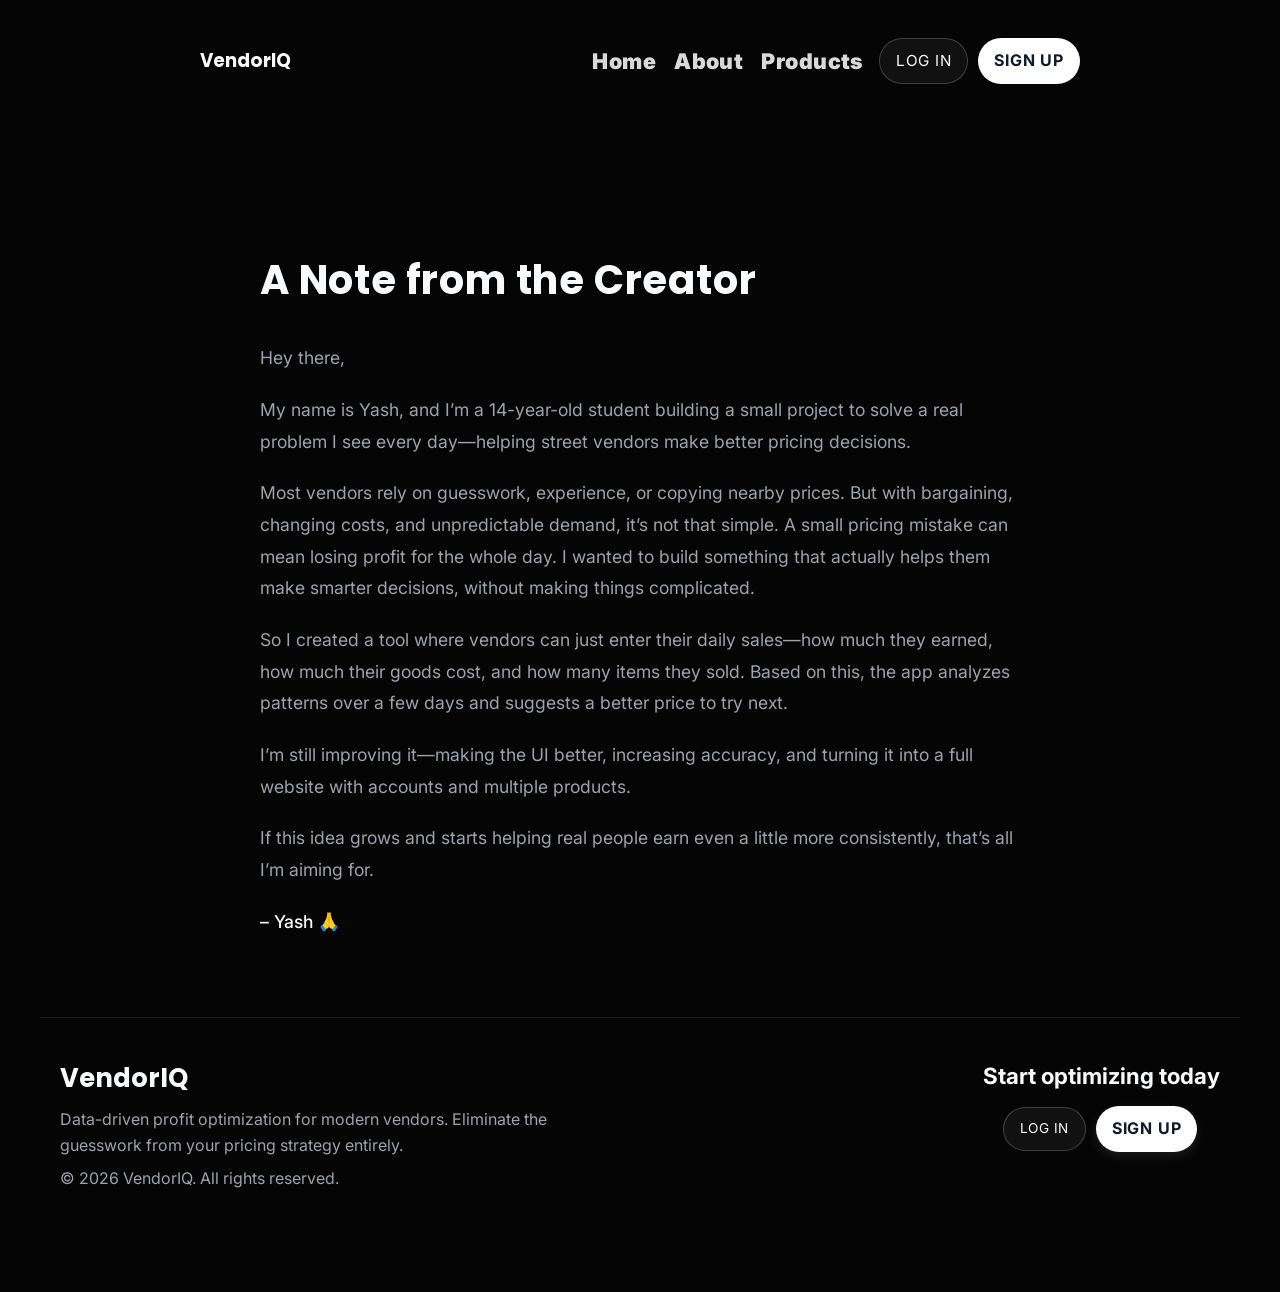
==== about.html @ 148d4174 "Add files via upload" ====
<!DOCTYPE html>
<html lang="en">

<head>
    <meta charset="UTF-8">
    <meta name="viewport" content="width=device-width, initial-scale=1.0">
    <title>VendorIQ About</title>
    <link rel="icon" type="image/png" href="favicon.png">
    <link rel="preconnect" href="https://fonts.googleapis.com">
    <link
        href="https://fonts.googleapis.com/css2?family=Inter:wght@300;400;500;600;700&family=Poppins:wght@400;500;600;700&display=swap"
        rel="stylesheet">
    <link rel="stylesheet" href="styles.css">
</head>

<body class="marketing-page">
    <nav class="site-nav full-width-nav">
        <div class="nav-brand">VendorIQ</div>
        <div class="nav-right-group">
            <div class="nav-links">
                <a href="index.html">Home</a>
                <a href="about.html">About</a>
                <a href="javascript:void(0)"
                    onclick="if(localStorage.getItem('viq_user')) window.location.href='hub.html'; else window.location.href='login.html';">Products</a>
            </div>
            <div class="nav-actions">
                <a class="btn-link" href="login.html">Log in</a>
                <a class="btn-primary nav-cta" href="login.html">Sign up</a>
            </div>
        </div>
    </nav>

    <div class="content-shell" style="padding-top: 140px; padding-bottom: 80px;">
        <section class="creator-note" style="max-width: 800px; margin: 0 auto; padding: 0 20px;">
            <h1 class="hero-title" style="margin-bottom: 30px; font-size: 2.5rem; text-align: left;">A Note from the
                Creator</h1>
            <div class="note-content" style="color: var(--text-muted); line-height: 1.8; font-size: 1.1rem;">
                <p style="margin-bottom: 20px;">Hey there,</p>
                <p style="margin-bottom: 20px;">My name is Yash, and I’m a 14-year-old student building a small project
                    to solve a real problem I see every day—helping street vendors make better pricing decisions.</p>
                <p style="margin-bottom: 20px;">Most vendors rely on guesswork, experience, or copying nearby prices.
                    But with bargaining, changing costs, and unpredictable demand, it’s not that simple. A small pricing
                    mistake can mean losing profit for the whole day. I wanted to build something that actually helps
                    them make smarter decisions, without making things complicated.</p>
                <p style="margin-bottom: 20px;">So I created a tool where vendors can just enter their daily sales—how
                    much they earned, how much their goods cost, and how many items they sold. Based on this, the app
                    analyzes patterns over a few days and suggests a better price to try next.</p>
                <p style="margin-bottom: 20px;">I’m still improving it—making the UI better, increasing accuracy, and
                    turning it into a full website with accounts and multiple products.</p>
                <p style="margin-bottom: 20px;">If this idea grows and starts helping real people earn even a little
                    more consistently, that’s all I’m aiming for.</p>
                <p style="color: var(--text-main); font-weight: 500;">– Yash 🙏</p>
            </div>
        </section>
    </div>

    <footer class="site-footer split-footer">
        <div class="footer-left">
            <h3 class="footer-brand">VendorIQ</h3>
            <p>Data-driven profit optimization for modern vendors. Eliminate the guesswork from your pricing strategy
                entirely.</p>
            <p class="copyright">&copy; 2026 VendorIQ. All rights reserved.</p>
        </div>
        <div class="footer-right">
            <h4>Start optimizing today</h4>
            <div class="footer-actions">
                <a class="btn-link" href="login.html">Log in</a>
                <a class="btn-primary" href="login.html">Sign up</a>
            </div>
        </div>
    </footer>
    <script>
        document.addEventListener('DOMContentLoaded', () => {
            document.body.classList.add('page-ready');
            document.querySelectorAll('a[href]').forEach((link) => {
                const url = new URL(link.href, window.location.href);
                if (url.origin === window.location.origin && url.pathname !== window.location.pathname) {
                    link.addEventListener('click', (e) => {
                        e.preventDefault();
                        document.body.classList.add('page-exit');
                        setTimeout(() => { window.location.href = link.href; }, 180);
                    });
                }
            });
        });
    </script>
</body>

</html>
---- styles.css ----
:root {
    --bg-gradient: #050505;
    --glass: #0a0a0a;
    --glass-strong: #121212;
    --glass-border: rgba(255, 255, 255, 0.1);
    --text-main: #f9fafb;
    --text-muted: #9ca3af;
    --accent-primary: #f97316;
    --accent-secondary: #ffffff;
    --success: #22c55e;
    --danger: #ef4444;
    --warning: #f59e0b;

    --radius-lg: 20px;
    --radius-md: 16px;
    --radius-sm: 12px;
    --shadow-lg: 0 30px 60px rgba(2, 6, 23, 0.45);
    --shadow-md: 0 12px 30px rgba(2, 6, 23, 0.35);

    --space-1: 16px;
    --space-2: 24px;
    --space-3: 32px;
}

html {
    scroll-behavior: smooth;
}

* {
    margin: 0;
    padding: 0;
    box-sizing: border-box;
}

body {
    font-family: "Inter", -apple-system, BlinkMacSystemFont, "Segoe UI", Helvetica, Arial, sans-serif;
    background: var(--bg-gradient);
    color: var(--text-main);
    min-height: 100vh;
    line-height: 1.6;
    padding: var(--space-3);
    position: relative;
    overflow-x: hidden;
    opacity: 0;
    transition: opacity 0.22s ease;
}

body.app-page {
    padding-left: calc(var(--space-3) + 200px);
    padding-right: calc(var(--space-3) + 200px);
    background: #050505;
    overflow-x: visible;
}

body.page-ready {
    opacity: 1;
}

body.page-exit {
    opacity: 0;
}

/* Removed body background blurred circles for minimalistic cleaner design */

.glass-panel {
    background: var(--glass);
    border: 1px solid var(--glass-border);
    border-radius: var(--radius-md);
    box-shadow: 0 4px 12px rgba(0, 0, 0, 0.2);
    backdrop-filter: none;
}

.app-container {
    max-width: 1320px;
    margin: 0 auto;
    padding: var(--space-3);
    display: flex;
    flex-direction: column;
    gap: var(--space-3);
    position: relative;
    overflow: visible;
}

.app-container::before {
    content: "";
    position: absolute;
    top: -120px;
    left: -120px;
    width: 300px;
    height: 300px;
    background: radial-gradient(circle, rgba(59, 130, 246, 0.16), transparent 70%);
    filter: blur(40px);
    pointer-events: none;
    z-index: 0;
}

.app-container>* {
    position: relative;
    z-index: 1;
}

/* Header */
.main-header {
    padding: var(--space-3);
    text-align: left;
    display: grid;
    gap: 12px;
}

.app-header-top {
    display: flex;
    justify-content: space-between;
    align-items: center;
    gap: 16px;
    flex-wrap: wrap;
}

.app-title-block {
    display: grid;
    gap: 6px;
}

.app-kicker {
    font-size: 0.7rem;
    letter-spacing: 0.24em;
    text-transform: uppercase;
    color: var(--text-muted);
}

.main-header h1 {
    font-family: "Poppins", "Inter", sans-serif;
    font-size: clamp(2.2rem, 4vw, 3rem);
    font-weight: 700;
    letter-spacing: 0.02em;
}

.subtitle {
    color: var(--text-muted);
    font-size: 1rem;
    font-style: italic;
}

.header-actions {
    display: flex;
    justify-content: center;
    gap: 12px;
    flex-wrap: wrap;
}

.header-actions .btn-link {
    text-transform: none;
    letter-spacing: 0.06em;
}

.btn-link {
    border: 1px solid rgba(255, 255, 255, 0.2);
    color: var(--text-main);
    text-decoration: none;
    padding: 8px 14px;
    border-radius: 999px;
    background: rgba(255, 255, 255, 0.05);
    font-size: 0.85rem;
    letter-spacing: 0.04em;
    text-transform: uppercase;
    transition: all 0.2s ease;
    cursor: pointer;
    text-decoration: none;
}

.btn-link:hover {
    border-color: rgba(255, 255, 255, 0.4);
    transform: translateY(-1px);
}

/* Metrics */
.metrics-grid {
    display: grid;
    grid-template-columns: repeat(auto-fit, minmax(220px, 1fr));
    gap: var(--space-2);
}

.metrics-vertical {
    grid-template-columns: 1fr;
}

.metric-card {
    padding: 18px;
    display: flex;
    flex-direction: column;
    gap: 8px;
    transition: transform 0.2s ease, box-shadow 0.2s ease;
}

.metric-card:hover {
    transform: scale(1.02);
    box-shadow: 0 18px 40px rgba(2, 6, 23, 0.45);
}

.metric-title {
    text-transform: uppercase;
    font-size: 0.75rem;
    letter-spacing: 0.08em;
    color: var(--text-muted);
}

.metric-value {
    font-size: 1.9rem;
    font-weight: 700;
}

.highlight-metric {
    border: 1px solid rgba(249, 115, 22, 0.6);
    box-shadow: 0 0 20px rgba(249, 115, 22, 0.2);
}

/* Layout */
.content-layout {
    display: grid;
    grid-template-columns: minmax(320px, 380px) minmax(220px, 260px) 1fr;
    gap: 30px;
    padding-left: 0;
    overflow: visible;
}

.left-column,
.right-column,
.metrics-column {
    display: flex;
    flex-direction: column;
    gap: var(--space-2);
}

.left-column {
    margin-left: 0;
    position: relative;
    left: -300px;
}

/* Recommendation */
.recommendation-panel {
    padding: var(--space-3);
    text-align: center;
    position: relative;
    border: 1px solid rgba(96, 165, 250, 0.4);
    box-shadow: 0 0 35px rgba(96, 165, 250, 0.18);
}

.recommendation-panel::before {
    content: "";
    position: absolute;
    inset: -1px;
    border-radius: inherit;
    border: 1px solid transparent;
    background: linear-gradient(135deg, rgba(249, 115, 22, 0.7), rgba(96, 165, 250, 0.7));
    -webkit-mask: linear-gradient(#000 0 0) content-box, linear-gradient(#000 0 0);
    -webkit-mask-composite: xor;
    mask-composite: exclude;
    padding: 1px;
    pointer-events: none;
}

.recommendation-panel h2 {
    font-size: 0.9rem;
    letter-spacing: 0.28em;
    text-transform: uppercase;
    color: var(--text-muted);
    margin-bottom: 16px;
}

.needs-data-msg {
    color: var(--text-muted);
    font-size: 0.9rem;
    text-align: center;
}

.progress-container {
    width: 100%;
    height: 6px;
    background: rgba(255, 255, 255, 0.08);
    border-radius: 999px;
    margin: 16px 0 8px;
    overflow: hidden;
}

.progress-bar {
    height: 100%;
    background: linear-gradient(135deg, var(--accent-primary), var(--accent-secondary));
    border-radius: 999px;
    transition: width 0.4s ease;
}

.progress-text {
    font-size: 0.8rem;
    color: var(--text-muted);
}

.optimal-result {
    display: flex;
    flex-direction: column;
    align-items: center;
    text-align: center;
}

.rec-price-label {
    color: var(--text-muted);
    letter-spacing: 0.1em;
    text-transform: uppercase;
    font-size: 0.8rem;
}

.rec-price-value {
    font-size: clamp(2.8rem, 6vw, 4rem);
    font-weight: 700;
    color: #fde68a;
    margin: 10px 0 16px;
}

.rec-insight {
    display: inline-flex;
    align-items: center;
    gap: 10px;
    padding: 8px 14px;
    border-radius: 999px;
    background: rgba(15, 23, 42, 0.6);
    border: 1px solid rgba(255, 255, 255, 0.1);
    font-size: 0.9rem;
}

.insight-badge {
    padding: 4px 10px;
    border-radius: 999px;
    font-weight: 700;
}

.badge-up {
    background: rgba(34, 197, 94, 0.2);
    color: var(--success);
}

.badge-down {
    background: rgba(239, 68, 68, 0.2);
    color: var(--danger);
}

.badge-neutral {
    background: rgba(245, 158, 11, 0.2);
    color: var(--warning);
}

.model-equation {
    margin-top: 16px;
    font-size: 0.8rem;
    color: var(--text-muted);
    font-family: "SFMono-Regular", ui-monospace, "SFMono-Regular", Menlo, Monaco, Consolas, "Liberation Mono", "Courier New", monospace;
}

.hide {
    display: none !important;
}

/* Forms */
.form-panel {
    padding: var(--space-2);
}

.form-panel h2 {
    font-size: 0.95rem;
    letter-spacing: 0.18em;
    text-transform: uppercase;
    color: var(--text-muted);
}

.form-desc {
    color: var(--text-muted);
    font-size: 0.85rem;
    margin: 8px 0 16px;
}

.input-group {
    display: flex;
    flex-direction: column;
    gap: 6px;
    margin-bottom: 16px;
}

.input-group label {
    font-size: 0.8rem;
    letter-spacing: 0.05em;
    color: var(--text-muted);
    text-transform: uppercase;
}

.input-group input {
    width: 100%;
    padding: 12px 14px;
    border-radius: var(--radius-sm);
    border: 1px solid rgba(255, 255, 255, 0.1);
    background: rgba(15, 23, 42, 0.7);
    color: var(--text-main);
    font-size: 1rem;
    transition: all 0.2s ease;
}

.input-group input:focus {
    outline: none;
    border-color: rgba(249, 115, 22, 0.7);
    box-shadow: 0 0 0 3px rgba(249, 115, 22, 0.15);
}

.btn-primary {
    width: 100%;
    padding: 12px;
    border-radius: 999px;
    border: none;
    cursor: pointer;
    color: #111827;
    font-weight: 700;
    letter-spacing: 0.05em;
    text-transform: uppercase;
    background: #ffffff;
    transition: transform 0.2s ease, box-shadow 0.2s ease;
    box-shadow: 0 4px 12px rgba(255, 255, 255, 0.1);
    text-decoration: none;
}

.btn-primary:hover {
    transform: scale(1.02);
    box-shadow: 0 6px 16px rgba(255, 255, 255, 0.2);
}

.btn-ghost {
    padding: 10px 14px;
    border-radius: 999px;
    border: 1px solid rgba(255, 255, 255, 0.15);
    background: rgba(255, 255, 255, 0.04);
    color: var(--text-muted);
    cursor: not-allowed;
}

.actions-panel {
    padding: var(--space-1);
    display: flex;
    gap: 12px;
    background: transparent;
    border: none;
    box-shadow: none;
}

.btn-secondary,
.btn-danger {
    flex: 1;
    padding: 10px;
    border-radius: 999px;
    border: 1px solid rgba(255, 255, 255, 0.12);
    background: rgba(255, 255, 255, 0.06);
    color: var(--text-main);
    cursor: pointer;
    transition: all 0.2s ease;
    text-decoration: none;
}

.btn-danger {
    color: #fecaca;
}

.btn-secondary:hover,
.btn-danger:hover {
    transform: scale(1.02);
    border-color: rgba(255, 255, 255, 0.3);
}

/* Charts */
.charts-container {
    padding: var(--space-2);
}

.chart-header {
    display: flex;
    justify-content: space-between;
    align-items: center;
    margin-bottom: 16px;
}

.chart-tabs {
    display: flex;
    gap: 8px;
    background: rgba(15, 23, 42, 0.6);
    padding: 6px;
    border-radius: 999px;
    border: 1px solid rgba(255, 255, 255, 0.08);
}

.tab-btn {
    background: transparent;
    border: none;
    color: var(--text-muted);
    padding: 6px 16px;
    border-radius: 999px;
    cursor: pointer;
    transition: all 0.2s ease;
}

.tab-btn.active {
    background: rgba(255, 255, 255, 0.08);
    color: var(--text-main);
}

.chart-wrapper {
    height: 360px;
}

.charts-container {
    padding-left: calc(var(--space-2) + 100px);
    padding-right: calc(var(--space-2) + 100px);
    padding-bottom: 50px;
}

.chart-caption {
    text-align: center;
    color: var(--text-muted);
    font-size: 0.85rem;
    margin-top: 10px;
}

/* Table */
.table-container {
    padding: var(--space-2);
}

.table-header {
    display: flex;
    justify-content: space-between;
    align-items: center;
    margin-bottom: 16px;
}

.record-count {
    padding: 6px 12px;
    border-radius: 999px;
    background: rgba(255, 255, 255, 0.08);
    color: var(--text-muted);
    font-size: 0.8rem;
}

.table-scroll {
    border-radius: var(--radius-md);
    overflow: hidden;
    border: 1px solid rgba(255, 255, 255, 0.08);
}

table {
    width: 100%;
    border-collapse: collapse;
}

th,
td {
    padding: 12px 16px;
    font-size: 0.9rem;
    border-bottom: 1px solid rgba(255, 255, 255, 0.06);
}

th {
    text-transform: uppercase;
    letter-spacing: 0.06em;
    font-size: 0.75rem;
    color: var(--text-muted);
    background: rgba(15, 23, 42, 0.6);
}

tbody tr:nth-child(even) {
    background: rgba(255, 255, 255, 0.03);
}

tbody tr:hover {
    background: rgba(255, 255, 255, 0.06);
}

.empty-row td {
    text-align: center;
    color: var(--text-muted);
    padding: 24px;
}

@media (max-width: 1100px) {
    body {
        padding: var(--space-2);
    }

    .app-container {
        padding: var(--space-2);
    }

    .content-layout {
        grid-template-columns: 1fr;
    }

    .left-column {
        order: -1;
    }
}

@media (max-width: 700px) {
    .metrics-grid {
        grid-template-columns: 1fr;
    }

    .chart-header {
        flex-direction: column;
        align-items: flex-start;
        gap: 12px;
    }

    .rec-insight {
        flex-direction: column;
    }

    .chart-wrapper {
        height: 260px;
    }
}

@media (max-width: 520px) {
    body {
        padding: 12px;
    }

    .app-container {
        padding: 16px;
    }

    .tab-btn {
        padding: 6px 10px;
        font-size: 0.8rem;
    }
}

/* Homepage */
.full-width-nav {
    max-width: 1200px;
    margin: 0 auto;
    padding: 6px 160px 24px;
    display: flex;
    align-items: center;
    justify-content: space-between;
    position: static;
    width: auto;
    background: transparent;
    border-bottom: none;
}

.nav-right-group {
    display: flex;
    align-items: center;
    gap: 16px;
}

.nav-brand {
    font-size: 1.15rem;
}

.nav-links {
    gap: 18px;
}

.nav-links a {
    color: #ffffff;
    font-weight: 900;
    opacity: 0.85;
    transition: opacity 0.2s ease;
    text-decoration: none;
    font-size: 1.35rem;
    letter-spacing: 0.02em;
}

.nav-links a:hover {
    opacity: 1;
}

.full-height-hero {
    min-height: 100vh;
    display: flex;
    align-items: center;
    justify-content: center;
    max-width: 1200px;
    margin: 0 auto;
    padding: 32px 24px 20px;
    position: relative;
}

.hero-center-content {
    display: flex;
    flex-direction: column;
    align-items: center;
    gap: 22px;
    width: 100%;
    text-align: center;
    position: absolute;
    top: 50%;
    left: 50%;
    transform: translate(-50%, -50%);
}

.hero-title {
    font-family: "Poppins", "Inter", sans-serif;
    font-size: clamp(5rem, 12vw, 8rem);
    letter-spacing: 0.02em;
}

.hero-actions-center {
    display: flex;
    gap: 18px;
    flex-wrap: nowrap;
    justify-content: center;
}

.hero-actions-center .btn-secondary {
    min-width: 355px;
    padding-left: 24px;
    padding-right: 24px;
}

.hero-actions-center .btn-primary {
    min-width: 130px;
    padding-left: 18px;
    padding-right: 18px;
}

.content-shell {
    max-width: 1400px;
    width: 100%;
    margin: 0 auto;
    padding: 20px 40px 110px;
}

.feature-sections {
    display: grid;
    gap: 28px;
    width: 100%;
}

.feature-section {
    display: grid;
    grid-template-columns: minmax(0, 1.25fr) minmax(0, 0.75fr);
    gap: 196px;
    align-items: center;
    padding: 90px 0;
    min-height: 650px;
    width: 100%;
}

.feature-section.reverse {
    direction: rtl;
}

.feature-section.reverse>* {
    direction: ltr;
}

.feature-content {
    display: grid;
    gap: 14px;
    padding-right: 20px;
}

.feature-section.reverse .feature-content {
    padding-right: 0;
    padding-left: 20px;
}

.feature-badge {
    display: inline-flex;
    align-items: center;
    gap: 8px;
    border-radius: 999px;
    padding: 8px 16px;
    font-size: 0.85rem;
    letter-spacing: 0.12em;
    text-transform: uppercase;
    color: var(--text-main);
    border: 1px solid rgba(255, 255, 255, 0.18);
    background: rgba(255, 255, 255, 0.02);
    width: fit-content;
}

.feature-content h3 {
    font-family: "Poppins", "Inter", sans-serif;
    font-size: 3.3rem;
}

.feature-insight {
    color: #e5e7eb;
    font-weight: 600;
    font-size: 1.15rem;
}

.feature-content p {
    color: var(--text-muted);
    max-width: 620px;
    font-size: 1.25rem;
}

.feature-visual {
    position: relative;
    min-height: 460px;
    display: grid;
    place-items: center;
    padding: 10px;
}

.visual-card {
    padding: 34px 48px;
    border-radius: 20px;
    border: 1px solid rgba(255, 255, 255, 0.14);
    background: rgba(15, 23, 42, 0.45);
    box-shadow: 0 26px 50px rgba(0, 0, 0, 0.45);
    font-weight: 600;
    color: var(--text-main);
    font-size: 1.35rem;
    min-width: 340px;
    text-align: center;
    position: relative;
    z-index: 1;
}

.floating-blob {
    position: absolute;
    width: 340px;
    height: 340px;
    border-radius: 999px;
    filter: blur(18px);
    opacity: 0.9;
    z-index: 0;
}

.type-1 {
    background: radial-gradient(circle, rgba(249, 115, 22, 0.75), transparent 65%);
    top: -25px;
    right: -25px;
}

.type-2 {
    background: radial-gradient(circle, rgba(59, 130, 246, 0.75), transparent 65%);
    bottom: -25px;
    left: -25px;
}

.type-3 {
    background: radial-gradient(circle, rgba(34, 197, 94, 0.65), transparent 65%);
    top: -25px;
    left: -25px;
}

.type-4 {
    background: radial-gradient(circle, rgba(251, 191, 36, 0.75), transparent 65%);
    bottom: -25px;
    right: -25px;
}

.recommendation-feature .visual-card {
    text-align: center;
}

.site-footer {
    max-width: 1200px;
    margin: 0 auto;
    padding: 40px 20px 60px;
    border-top: 1px solid rgba(255, 255, 255, 0.08);
    display: grid;
    gap: 24px;
}

.hub-page .site-footer {
    margin-top: 300px;
}

.split-footer {
    grid-template-columns: repeat(2, minmax(0, 1fr));
    align-items: start;
}

.footer-brand {
    font-family: "Poppins", "Inter", sans-serif;
    font-size: 1.6rem;
    margin-bottom: 8px;
}

.footer-left {
    text-align: left;
}

.footer-left p {
    color: var(--text-muted);
    margin-bottom: 8px;
    text-align: left;
}

.footer-right {
    text-align: right;
    display: flex;
    flex-direction: column;
    align-items: flex-end;
}

.footer-right h4 {
    font-size: 1.4rem;
    margin-bottom: 12px;
}

.footer-actions {
    display: flex;
    gap: 10px;
    flex-wrap: wrap;
    align-items: center;
    justify-content: center;
    align-self: flex-end;
    width: 100%;
    max-width: 240px;
}

.site-footer .btn-link,
.site-footer .btn-primary {
    text-decoration: none;
    width: auto;
    display: inline-flex;
    align-items: center;
    justify-content: center;
    white-space: nowrap;
    padding: 10px 16px;
    min-height: 40px;
    transition: transform 0.2s ease, box-shadow 0.2s ease, background 0.2s ease, border-color 0.2s ease;
}

.site-footer .btn-link:hover,
.site-footer .btn-primary:hover {
    transform: translateY(-2px);
    box-shadow: 0 8px 18px rgba(0, 0, 0, 0.25);
    border-color: rgba(255, 255, 255, 0.45);
}

.scroll-animate {
    opacity: 0;
    transform: translateY(36px) scale(0.98);
    transition: opacity 0.7s ease, transform 0.7s ease;
}

.scroll-animate.visible {
    opacity: 1;
    transform: translateY(0) scale(1);
}

@media (max-width: 900px) {
    .nav-right-group {
        flex-direction: column;
        align-items: flex-start;
    }

    .feature-section {
        grid-template-columns: 1fr;
    }

    .split-footer {
        grid-template-columns: 1fr;
    }

    .left-column {
        margin-left: 0;
    }
}

/* Marketing site */
.site-shell {
    max-width: 1200px;
    margin: 0 auto;
    display: grid;
    gap: var(--space-3);
}

.site-nav {
    display: flex;
    align-items: center;
    justify-content: space-between;
    padding: 6px 160px 24px;
}

.nav-brand {
    font-family: "Poppins", "Inter", sans-serif;
    font-weight: 700;
    font-size: 1.15rem;
}

.nav-links {
    display: flex;
    gap: 18px;
}

.nav-links a {
    text-decoration: none;
    color: #ffffff;
    font-size: 1.35rem;
    font-weight: 900;
    letter-spacing: 0.02em;
}

.nav-actions {
    display: flex;
    gap: 10px;
    align-items: center;
}

.nav-actions .btn-link {
    padding: 10px 16px;
    font-size: 0.95rem;
    letter-spacing: 0.05em;
}

.nav-logout {
    display: none;
}

.nav-cta {
    width: auto;
    padding: 10px 16px;
    box-shadow: none;
}

.hero {
    display: grid;
    grid-template-columns: 1.2fr 0.8fr;
    gap: var(--space-2);
    padding: var(--space-3);
}

.hero-copy h1 {
    font-family: "Poppins", "Inter", sans-serif;
    font-size: clamp(2.5rem, 5vw, 3.5rem);
    margin-bottom: 12px;
}

.hero-copy p {
    color: var(--text-muted);
    margin-bottom: 18px;
}

.hero-actions {
    display: flex;
    gap: 12px;
    flex-wrap: wrap;
}

.hero-card {
    padding: 20px;
    text-align: center;
}

.hero-kicker {
    text-transform: uppercase;
    letter-spacing: 0.2em;
    font-size: 0.7rem;
    color: var(--text-muted);
}

.hero-price {
    font-size: 3rem;
    font-weight: 700;
    color: #fde68a;
    margin: 10px 0;
}

.hero-tag {
    margin-top: 12px;
    font-size: 0.8rem;
    color: var(--accent-secondary);
}

.feature-grid {
    display: grid;
    grid-template-columns: repeat(auto-fit, minmax(240px, 1fr));
    gap: var(--space-2);
}

.feature-card {
    padding: 20px;
}

.feature-card h3 {
    margin-bottom: 10px;
    font-size: 1.1rem;
}

.feature-card p {
    color: var(--text-muted);
}

.cta {
    padding: var(--space-3);
    text-align: center;
}

.cta h2 {
    font-size: 2rem;
    margin-bottom: 8px;
}

.cta p {
    color: var(--text-muted);
    margin-bottom: 16px;
}

.about-hero {
    padding: var(--space-3);
    text-align: left;
}

.about-grid {
    display: grid;
    grid-template-columns: repeat(auto-fit, minmax(240px, 1fr));
    gap: var(--space-2);
}

.hub-tags {
    display: flex;
    gap: 8px;
    flex-wrap: wrap;
    margin-top: 6px;
}

.hub-tags span {
    font-size: 0.75rem;
    color: var(--text-muted);
    border: 1px solid rgba(255, 255, 255, 0.1);
    padding: 4px 8px;
    border-radius: 999px;
}

.auth-divider {
    text-align: center;
    font-size: 0.8rem;
    color: var(--text-muted);
}

.oauth-row {
    display: flex;
    gap: 10px;
    justify-content: center;
    width: 100%;
}

.oauth-row .btn-ghost {
    width: 100%;
    justify-content: center;
    gap: 10px;
    padding: 12px 16px;
    display: inline-flex;
    align-items: center;
}

.oauth-logo {
    width: 18px;
    height: 18px;
}

.auth-note {
    font-size: 0.75rem;
    color: var(--text-muted);
    text-align: center;
}

.auth-message {
    color: #fca5a5;
    text-align: center;
    font-size: 0.85rem;
}

@media (max-width: 900px) {
    .site-nav {
        flex-direction: column;
        gap: 12px;
    }

    .hero {
        grid-template-columns: 1fr;
    }

    .hub-header {
        flex-direction: column;
        align-items: flex-start;
    }
}

/* Auth */
.auth-container {
    min-height: calc(100vh - 64px);
    display: grid;
    place-items: center;
}

.auth-card {
    width: min(420px, 100%);
    padding: var(--space-3);
    display: grid;
    gap: 16px;
    text-align: center;
}

.auth-title {
    font-family: "Poppins", "Inter", sans-serif;
    font-size: 2rem;
    font-weight: 700;
}

.auth-subtitle {
    color: var(--text-muted);
}

.auth-tabs {
    display: flex;
    gap: 8px;
    justify-content: center;
    background: rgba(15, 23, 42, 0.6);
    padding: 6px;
    border-radius: 999px;
    border: 1px solid rgba(255, 255, 255, 0.08);
}

.auth-form {
    display: grid;
    gap: 10px;
    text-align: left;
}

.auth-form label {
    font-size: 0.8rem;
    color: var(--text-muted);
    text-transform: uppercase;
    letter-spacing: 0.06em;
}

.auth-form input {
    width: 100%;
    padding: 12px 14px;
    border-radius: var(--radius-sm);
    border: 1px solid rgba(255, 255, 255, 0.1);
    background: rgba(15, 23, 42, 0.7);
    color: var(--text-main);
    font-size: 1rem;
}

/* Hub */
.hub-grid {
    display: grid;
    grid-template-columns: repeat(auto-fit, minmax(240px, 1fr));
    gap: var(--space-2);
}

.hub-card {
    padding: var(--space-2);
    display: grid;
    gap: 10px;
    text-decoration: none;
    color: var(--text-main);
    transition: transform 0.2s ease, box-shadow 0.2s ease;
}

.hub-card:hover {
    transform: translateY(-2px);
    box-shadow: 0 18px 40px rgba(2, 6, 23, 0.45);
}

.hub-card h2 {
    font-size: 1.3rem;
    font-family: "Poppins", "Inter", sans-serif;
}

.hub-card p {
    color: var(--text-muted);
    font-size: 0.95rem;
}

.hub-cta {
    margin-top: 8px;
    font-size: 0.8rem;
    letter-spacing: 0.08em;
    text-transform: uppercase;
    color: var(--accent-secondary);
}

.coming-soon {
    opacity: 0.65;
}

/* New Product Hub */
.hub-shell {
    max-width: 1200px;
    margin: 0 auto;
    padding: 80px 20px 40px;
    display: grid;
    gap: 32px;
    position: relative;
}

.hub-shell::before {
    content: "";
    position: absolute;
    top: -120px;
    right: -80px;
    width: 320px;
    height: 320px;
    background: radial-gradient(circle, rgba(249, 115, 22, 0.18), transparent 70%);
    filter: blur(40px);
    pointer-events: none;
    z-index: 0;
}

.hub-shell>* {
    position: relative;
    z-index: 1;
}

.hub-header {
    display: flex;
    justify-content: space-between;
    align-items: center;
    gap: 20px;
}

.hub-kicker {
    font-size: 0.7rem;
    letter-spacing: 0.25em;
    text-transform: uppercase;
    color: var(--text-muted);
}

.hub-title {
    font-family: "Poppins", "Inter", sans-serif;
    font-size: clamp(2.4rem, 4vw, 3.4rem);
    margin: 6px 0 8px;
}

.hub-subtitle {
    color: var(--text-muted);
    font-size: 1.05rem;
}

.product-grid {
    display: grid;
    grid-template-columns: repeat(auto-fit, minmax(210px, 1fr));
    gap: 20px;
}

.product-card {
    padding: 24px;
    display: grid;
    gap: 12px;
}

.product-add {
    aspect-ratio: 1 / 1;
    min-height: 170px;
    max-width: 220px;
    width: 100%;
    justify-self: start;
    border: 1px dashed rgba(255, 255, 255, 0.2);
    background: rgba(15, 23, 42, 0.35);
    color: var(--text-main);
    cursor: pointer;
    align-items: center;
    justify-content: center;
    text-transform: uppercase;
    letter-spacing: 0.2em;
    transition: transform 0.2s ease, border-color 0.2s ease, box-shadow 0.2s ease;
}

.product-add:hover {
    transform: translateY(-2px);
    border-color: rgba(255, 255, 255, 0.45);
    box-shadow: 0 18px 40px rgba(2, 6, 23, 0.45);
}

.add-plus {
    font-size: 2.4rem;
    line-height: 1;
}

.add-text {
    font-size: 0.8rem;
    color: var(--text-muted);
}

.product-name {
    font-family: "Poppins", "Inter", sans-serif;
    font-size: 1.4rem;
}

.product-meta {
    color: var(--text-muted);
    font-size: 0.85rem;
}

.product-actions {
    display: flex;
    gap: 10px;
    flex-wrap: wrap;
}

/* Modals */
.modal-overlay {
    position: fixed;
    inset: 0;
    background: rgba(2, 6, 23, 0.72);
    display: none;
    align-items: center;
    justify-content: center;
    padding: 24px;
    z-index: 50;
}

.modal-overlay.open {
    display: flex;
}

.modal-card {
    width: min(520px, 92vw);
    padding: 28px;
    border-radius: 20px;
    display: grid;
    gap: 12px;
}

.modal-card input[type="text"],
.modal-card input[type="email"],
.modal-card input[type="password"] {
    width: 100%;
    padding: 14px 16px;
    font-size: 1.05rem;
    border-radius: 12px;
    border: 1px solid rgba(255, 255, 255, 0.12);
    background: rgba(15, 23, 42, 0.7);
    color: var(--text-main);
}

.modal-header {
    display: flex;
    align-items: center;
    justify-content: space-between;
    gap: 16px;
}

.modal-subtitle {
    color: var(--text-muted);
    margin-bottom: 5px;
    line-height: 1.3;
}

.modal-card label {
    display: block;
    margin-top: 4px;
    margin-bottom: 5px;
    color: var(--text-muted);
}

.modal-card input[type="text"],
.modal-card input[type="email"],
.modal-card input[type="password"] {
    margin-bottom: 5px;
}

.modal-actions {
    display: flex;
    justify-content: flex-end;
    gap: 12px;
    margin-top: 10px;
}

.modal-close {
    border: none;
    background: transparent;
    font-size: 1.4rem;
    line-height: 1;
    padding: 0;
}
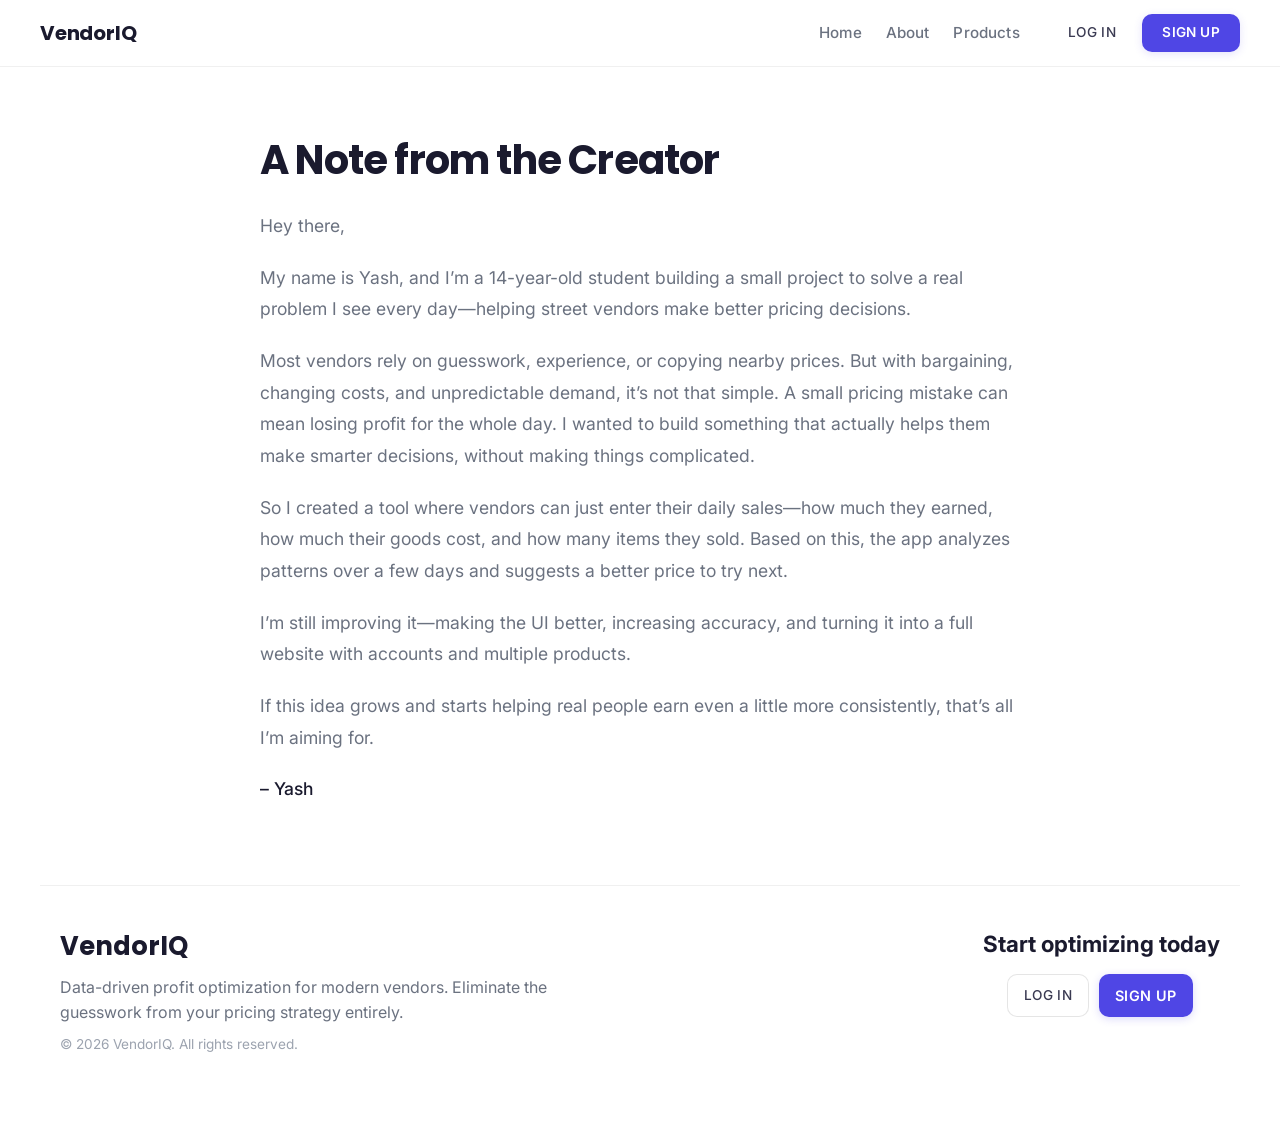
==== commit 556ab705: "Add files via upload" ====
--- a/about.html
+++ b/about.html
@@ -14,8 +14,16 @@
 </head>
 
 <body class="marketing-page">
-    <nav class="site-nav full-width-nav">
-        <div class="nav-brand">VendorIQ</div>
+    <nav class="site-nav">
+        <a class="nav-brand" href="index.html">VendorIQ</a>
+        <button class="mobile-menu-btn" id="mobile-menu-toggle" aria-label="Toggle Menu">
+            <svg viewBox="0 0 24 24" fill="none" stroke="currentColor" stroke-width="2" stroke-linecap="round"
+                stroke-linejoin="round">
+                <line x1="3" y1="12" x2="21" y2="12"></line>
+                <line x1="3" y1="6" x2="21" y2="6"></line>
+                <line x1="3" y1="18" x2="21" y2="18"></line>
+            </svg>
+        </button>
         <div class="nav-right-group">
             <div class="nav-links">
                 <a href="index.html">Home</a>
@@ -23,9 +31,10 @@
                 <a href="javascript:void(0)"
                     onclick="if(localStorage.getItem('viq_user')) window.location.href='hub.html'; else window.location.href='login.html';">Products</a>
             </div>
-            <div class="nav-actions">
-                <a class="btn-link" href="login.html">Log in</a>
-                <a class="btn-primary nav-cta" href="login.html">Sign up</a>
+            <div class="nav-actions" id="nav-actions">
+                <a class="btn-link nav-login" href="login.html">Log in</a>
+                <a class="btn-primary nav-cta nav-signup" href="login.html">Sign up</a>
+                <button class="btn-link nav-logout" id="logout-btn" type="button">Log out</button>
             </div>
         </div>
     </nav>
@@ -49,7 +58,7 @@
                     turning it into a full website with accounts and multiple products.</p>
                 <p style="margin-bottom: 20px;">If this idea grows and starts helping real people earn even a little
                     more consistently, that’s all I’m aiming for.</p>
-                <p style="color: var(--text-main); font-weight: 500;">– Yash 🙏</p>
+                <p style="color: var(--text-main); font-weight: 500;">– Yash </p>
             </div>
         </section>
     </div>
@@ -71,17 +80,47 @@
     </footer>
     <script>
         document.addEventListener('DOMContentLoaded', () => {
-            document.body.classList.add('page-ready');
-            document.querySelectorAll('a[href]').forEach((link) => {
-                const url = new URL(link.href, window.location.href);
-                if (url.origin === window.location.origin && url.pathname !== window.location.pathname) {
-                    link.addEventListener('click', (e) => {
-                        e.preventDefault();
-                        document.body.classList.add('page-exit');
-                        setTimeout(() => { window.location.href = link.href; }, 180);
-                    });
-                }
-            });
+            // Auth UI Logic
+            const authed = localStorage.getItem('viq_user');
+            const navLogin = document.querySelector('.nav-login');
+            const navSignup = document.querySelector('.nav-signup');
+            const navLogout = document.getElementById('logout-btn');
+
+            if (authed) {
+                if (navLogin) navLogin.style.display = 'none';
+                if (navSignup) navSignup.style.display = 'none';
+                if (navLogout) navLogout.style.display = 'inline-flex';
+
+                // Update all CTAs to route directly to hub
+                document.querySelectorAll('a[href="login.html"]').forEach(btn => {
+                    const text = btn.textContent.trim();
+                    if (text === 'Log in' || text === 'Sign up' && btn.classList.contains('nav-signup')) {
+                        if (text === 'Log in') btn.style.display = 'none';
+                    } else {
+                        btn.href = 'hub.html';
+                        btn.textContent = 'Go to Products';
+                    }
+                });
+            }
+
+            if (navLogout) {
+                navLogout.addEventListener('click', () => {
+                    localStorage.removeItem('viq_user');
+                    window.location.reload();
+                });
+            }
+
+            // Mobile menu toggle
+            const menuBtn = document.getElementById('mobile-menu-toggle');
+            if (menuBtn) {
+                menuBtn.addEventListener('click', () => {
+                    document.body.classList.toggle('menu-open');
+                    const isOpen = document.body.classList.contains('menu-open');
+                    menuBtn.innerHTML = isOpen
+                        ? `<svg viewBox="0 0 24 24" fill="none" stroke="currentColor" stroke-width="2" stroke-linecap="round" stroke-linejoin="round"><line x1="18" y1="6" x2="6" y2="18"></line><line x1="6" y1="6" x2="18" y2="18"></line></svg>`
+                        : `<svg viewBox="0 0 24 24" fill="none" stroke="currentColor" stroke-width="2" stroke-linecap="round" stroke-linejoin="round"><line x1="3" y1="12" x2="21" y2="12"></line><line x1="3" y1="6" x2="21" y2="6"></line><line x1="3" y1="18" x2="21" y2="18"></line></svg>`;
+                });
+            }
         });
     </script>
 </body>
--- a/styles.css
+++ b/styles.css
@@ -1,21 +1,40 @@
 :root {
-    --bg-gradient: #050505;
-    --glass: #0a0a0a;
-    --glass-strong: #121212;
-    --glass-border: rgba(255, 255, 255, 0.1);
-    --text-main: #f9fafb;
-    --text-muted: #9ca3af;
-    --accent-primary: #f97316;
-    --accent-secondary: #ffffff;
-    --success: #22c55e;
+    --bg-primary: #ffffff;
+    --bg-secondary: #f8f9fb;
+    --bg-tertiary: #f1f3f7;
+    --bg-card: #ffffff;
+    --bg-input: #f4f5f8;
+    --bg-nav: rgba(255, 255, 255, 0.82);
+
+    --border-light: rgba(0, 0, 0, 0.06);
+    --border-medium: rgba(0, 0, 0, 0.1);
+    --border-strong: rgba(0, 0, 0, 0.14);
+
+    --text-main: #1a1a2e;
+    --text-secondary: #3a3a52;
+    --text-muted: #6b7280;
+    --text-faint: #9ca3af;
+    --text-inverse: #ffffff;
+
+    --accent-primary: #4f46e5;
+    --accent-primary-hover: #4338ca;
+    --accent-secondary: #7c3aed;
+    --accent-warm: #f59e0b;
+    --success: #10b981;
     --danger: #ef4444;
     --warning: #f59e0b;
 
+    --shadow-xs: 0 1px 2px rgba(0, 0, 0, 0.04);
+    --shadow-sm: 0 1px 3px rgba(0, 0, 0, 0.06), 0 1px 2px rgba(0, 0, 0, 0.04);
+    --shadow-md: 0 4px 12px rgba(0, 0, 0, 0.07), 0 1px 3px rgba(0, 0, 0, 0.04);
+    --shadow-lg: 0 10px 30px rgba(0, 0, 0, 0.08), 0 4px 12px rgba(0, 0, 0, 0.04);
+    --shadow-xl: 0 20px 50px rgba(0, 0, 0, 0.1);
+    --shadow-card-hover: 0 14px 40px rgba(79, 70, 229, 0.08), 0 4px 12px rgba(0, 0, 0, 0.05);
+
     --radius-lg: 20px;
-    --radius-md: 16px;
-    --radius-sm: 12px;
-    --shadow-lg: 0 30px 60px rgba(2, 6, 23, 0.45);
-    --shadow-md: 0 12px 30px rgba(2, 6, 23, 0.35);
+    --radius-md: 14px;
+    --radius-sm: 10px;
+    --radius-xs: 8px;
 
     --space-1: 16px;
     --space-2: 24px;
@@ -34,42 +53,53 @@
 
 body {
     font-family: "Inter", -apple-system, BlinkMacSystemFont, "Segoe UI", Helvetica, Arial, sans-serif;
-    background: var(--bg-gradient);
+    background: var(--bg-secondary);
     color: var(--text-main);
     min-height: 100vh;
     line-height: 1.6;
     padding: var(--space-3);
     position: relative;
     overflow-x: hidden;
-    opacity: 0;
-    transition: opacity 0.22s ease;
+    -webkit-font-smoothing: antialiased;
+    -moz-osx-font-smoothing: grayscale;
 }
 
 body.app-page {
     padding-left: calc(var(--space-3) + 200px);
     padding-right: calc(var(--space-3) + 200px);
-    background: #050505;
+    background: var(--bg-secondary);
     overflow-x: visible;
 }
 
-body.page-ready {
-    opacity: 1;
-}
-
-body.page-exit {
-    opacity: 0;
-}
-
-/* Removed body background blurred circles for minimalistic cleaner design */
-
+body.marketing-page {
+    background: var(--bg-primary);
+    padding: 0;
+}
+
+body.hub-page {
+    background: var(--bg-secondary);
+}
+
+/* ================================================
+   Glass Panels & Generic Cards
+   ================================================ */
 .glass-panel {
-    background: var(--glass);
-    border: 1px solid var(--glass-border);
+    background: var(--bg-card);
+    border: 1px solid var(--border-light);
     border-radius: var(--radius-md);
-    box-shadow: 0 4px 12px rgba(0, 0, 0, 0.2);
-    backdrop-filter: none;
-}
-
+    box-shadow: var(--shadow-sm);
+    transition: box-shadow 0.25s ease, transform 0.25s ease;
+}
+
+.section-divider {
+    height: 1px;
+    width: 100%;
+    background: var(--border-light);
+}
+
+/* ================================================
+   App Container (Optimizer page)
+   ================================================ */
 .app-container {
     max-width: 1320px;
     margin: 0 auto;
@@ -88,7 +118,7 @@
     left: -120px;
     width: 300px;
     height: 300px;
-    background: radial-gradient(circle, rgba(59, 130, 246, 0.16), transparent 70%);
+    background: radial-gradient(circle, rgba(79, 70, 229, 0.06), transparent 70%);
     filter: blur(40px);
     pointer-events: none;
     z-index: 0;
@@ -99,7 +129,9 @@
     z-index: 1;
 }
 
-/* Header */
+/* ================================================
+   Header (Optimizer page)
+   ================================================ */
 .main-header {
     padding: var(--space-3);
     text-align: left;
@@ -131,7 +163,8 @@
     font-family: "Poppins", "Inter", sans-serif;
     font-size: clamp(2.2rem, 4vw, 3rem);
     font-weight: 700;
-    letter-spacing: 0.02em;
+    letter-spacing: -0.01em;
+    color: var(--text-main);
 }
 
 .subtitle {
@@ -149,51 +182,124 @@
 
 .header-actions .btn-link {
     text-transform: none;
-    letter-spacing: 0.06em;
-}
-
+    letter-spacing: 0.04em;
+}
+
+/* ================================================
+   Buttons
+   ================================================ */
 .btn-link {
-    border: 1px solid rgba(255, 255, 255, 0.2);
-    color: var(--text-main);
+    border: 1px solid var(--border-medium);
+    color: var(--text-secondary);
     text-decoration: none;
     padding: 8px 14px;
-    border-radius: 999px;
-    background: rgba(255, 255, 255, 0.05);
+    border-radius: var(--radius-sm);
+    background: var(--bg-primary);
     font-size: 0.85rem;
-    letter-spacing: 0.04em;
+    font-weight: 500;
+    letter-spacing: 0.02em;
     text-transform: uppercase;
     transition: all 0.2s ease;
     cursor: pointer;
+}
+
+.btn-link:hover {
+    border-color: var(--accent-primary);
+    color: var(--accent-primary);
+    background: rgba(79, 70, 229, 0.04);
+    transform: translateY(-1px);
+    box-shadow: var(--shadow-sm);
+}
+
+.btn-primary {
+    width: 100%;
+    padding: 12px;
+    border-radius: var(--radius-sm);
+    border: none;
+    cursor: pointer;
+    color: var(--text-inverse);
+    font-weight: 600;
+    font-size: 0.9rem;
+    letter-spacing: 0.03em;
+    text-transform: uppercase;
+    background: var(--accent-primary);
+    transition: all 0.25s ease;
+    box-shadow: 0 2px 8px rgba(79, 70, 229, 0.2);
     text-decoration: none;
 }
 
-.btn-link:hover {
-    border-color: rgba(255, 255, 255, 0.4);
+.btn-primary:hover {
+    background: var(--accent-primary-hover);
     transform: translateY(-1px);
-}
-
-/* Metrics */
-.metrics-grid {
-    display: grid;
-    grid-template-columns: repeat(auto-fit, minmax(220px, 1fr));
-    gap: var(--space-2);
-}
-
-.metrics-vertical {
-    grid-template-columns: 1fr;
-}
-
-.metric-card {
-    padding: 18px;
+    box-shadow: 0 6px 20px rgba(79, 70, 229, 0.3);
+}
+
+.btn-ghost {
+    padding: 10px 14px;
+    border-radius: var(--radius-sm);
+    border: 1px solid var(--border-medium);
+    background: var(--bg-primary);
+    color: var(--text-muted);
+    cursor: not-allowed;
+    font-size: 0.85rem;
+}
+
+.btn-secondary,
+.btn-danger {
+    flex: 1;
+    padding: 10px;
+    border-radius: var(--radius-sm);
+    border: 1px solid var(--border-medium);
+    background: var(--bg-primary);
+    color: var(--text-secondary);
+    cursor: pointer;
+    transition: all 0.2s ease;
+    text-decoration: none;
+    font-weight: 500;
+}
+
+.btn-danger {
+    color: var(--danger);
+    border-color: rgba(239, 68, 68, 0.2);
+    background: rgba(239, 68, 68, 0.04);
+}
+
+.btn-secondary:hover,
+.btn-danger:hover {
+    transform: translateY(-1px);
+    box-shadow: var(--shadow-sm);
+}
+
+.btn-secondary:hover {
+    border-color: var(--accent-primary);
+    color: var(--accent-primary);
+}
+
+.btn-danger:hover {
+    border-color: var(--danger);
+    background: rgba(239, 68, 68, 0.08);
+}
+
+/* ================================================
+   Metrics Strip (Optimizer page)
+   ================================================ */
+.metrics-strip {
+    display: grid;
+    grid-template-columns: repeat(4, minmax(0, 1fr));
+    padding: 18px 6px;
+    gap: 0;
+}
+
+.metric-cell {
+    padding: 12px 18px;
     display: flex;
     flex-direction: column;
     gap: 8px;
-    transition: transform 0.2s ease, box-shadow 0.2s ease;
-}
-
-.metric-card:hover {
-    transform: scale(1.02);
-    box-shadow: 0 18px 40px rgba(2, 6, 23, 0.45);
+    position: relative;
+}
+
+.metric-cell + .metric-cell {
+    border-left: 1px solid var(--border-light);
 }
 
 .metric-title {
@@ -201,48 +307,58 @@
     font-size: 0.75rem;
     letter-spacing: 0.08em;
     color: var(--text-muted);
+    font-weight: 500;
 }
 
 .metric-value {
     font-size: 1.9rem;
     font-weight: 700;
+    color: var(--text-main);
 }
 
 .highlight-metric {
-    border: 1px solid rgba(249, 115, 22, 0.6);
-    box-shadow: 0 0 20px rgba(249, 115, 22, 0.2);
-}
-
-/* Layout */
+    border: 1px solid rgba(79, 70, 229, 0.25);
+    border-radius: var(--radius-sm);
+    background: rgba(79, 70, 229, 0.03);
+}
+
+.highlight-metric .metric-value {
+    color: var(--accent-primary);
+}
+
+/* ================================================
+   Layout (Optimizer page)
+   ================================================ */
 .content-layout {
     display: grid;
-    grid-template-columns: minmax(320px, 380px) minmax(220px, 260px) 1fr;
-    gap: 30px;
+    grid-template-columns: minmax(320px, 420px) 1fr;
+    gap: 28px;
     padding-left: 0;
     overflow: visible;
 }
 
 .left-column,
-.right-column,
-.metrics-column {
+.right-column {
     display: flex;
     flex-direction: column;
     gap: var(--space-2);
 }
 
-.left-column {
-    margin-left: 0;
-    position: relative;
-    left: -300px;
-}
-
-/* Recommendation */
+.right-column {
+    border-left: 1px solid var(--border-light);
+    padding-left: 28px;
+}
+
+/* ================================================
+   Recommendation Panel
+   ================================================ */
 .recommendation-panel {
     padding: var(--space-3);
     text-align: center;
     position: relative;
-    border: 1px solid rgba(96, 165, 250, 0.4);
-    box-shadow: 0 0 35px rgba(96, 165, 250, 0.18);
+    border: 1px solid rgba(79, 70, 229, 0.15);
+    background: linear-gradient(135deg, rgba(79, 70, 229, 0.02), rgba(124, 58, 237, 0.02));
+    box-shadow: 0 4px 20px rgba(79, 70, 229, 0.06);
 }
 
 .recommendation-panel::before {
@@ -251,8 +367,9 @@
     inset: -1px;
     border-radius: inherit;
     border: 1px solid transparent;
-    background: linear-gradient(135deg, rgba(249, 115, 22, 0.7), rgba(96, 165, 250, 0.7));
+    background: linear-gradient(135deg, rgba(79, 70, 229, 0.3), rgba(124, 58, 237, 0.3));
     -webkit-mask: linear-gradient(#000 0 0) content-box, linear-gradient(#000 0 0);
+    mask: linear-gradient(#000 0 0) content-box, linear-gradient(#000 0 0);
     -webkit-mask-composite: xor;
     mask-composite: exclude;
     padding: 1px;
@@ -276,7 +393,7 @@
 .progress-container {
     width: 100%;
     height: 6px;
-    background: rgba(255, 255, 255, 0.08);
+    background: var(--bg-tertiary);
     border-radius: 999px;
     margin: 16px 0 8px;
     overflow: hidden;
@@ -299,20 +416,29 @@
     flex-direction: column;
     align-items: center;
     text-align: center;
+    gap: 6px;
 }
 
 .rec-price-label {
     color: var(--text-muted);
     letter-spacing: 0.1em;
     text-transform: uppercase;
-    font-size: 0.8rem;
+    font-size: 0.75rem;
+    margin-bottom: 4px;
 }
 
 .rec-price-value {
-    font-size: clamp(2.8rem, 6vw, 4rem);
-    font-weight: 700;
-    color: #fde68a;
-    margin: 10px 0 16px;
+    font-size: 1.1rem;
+    font-weight: 600;
+    color: var(--accent-primary);
+    margin: 0 0 4px;
+    line-height: 1.4;
+}
+
+.rec-reason {
+    color: var(--text-muted);
+    font-size: 0.9rem;
+    margin-bottom: 12px;
 }
 
 .rec-insight {
@@ -321,8 +447,8 @@
     gap: 10px;
     padding: 8px 14px;
     border-radius: 999px;
-    background: rgba(15, 23, 42, 0.6);
-    border: 1px solid rgba(255, 255, 255, 0.1);
+    background: var(--bg-tertiary);
+    border: 1px solid var(--border-light);
     font-size: 0.9rem;
 }
 
@@ -333,32 +459,34 @@
 }
 
 .badge-up {
-    background: rgba(34, 197, 94, 0.2);
+    background: rgba(16, 185, 129, 0.1);
     color: var(--success);
 }
 
 .badge-down {
-    background: rgba(239, 68, 68, 0.2);
+    background: rgba(239, 68, 68, 0.1);
     color: var(--danger);
 }
 
 .badge-neutral {
-    background: rgba(245, 158, 11, 0.2);
+    background: rgba(245, 158, 11, 0.1);
     color: var(--warning);
 }
 
 .model-equation {
     margin-top: 16px;
     font-size: 0.8rem;
-    color: var(--text-muted);
-    font-family: "SFMono-Regular", ui-monospace, "SFMono-Regular", Menlo, Monaco, Consolas, "Liberation Mono", "Courier New", monospace;
+    color: var(--text-faint);
+    font-family: "SFMono-Regular", ui-monospace, Menlo, Monaco, Consolas, "Liberation Mono", "Courier New", monospace;
 }
 
 .hide {
     display: none !important;
 }
 
-/* Forms */
+/* ================================================
+   Forms (Optimizer page)
+   ================================================ */
 .form-panel {
     padding: var(--space-2);
 }
@@ -368,6 +496,7 @@
     letter-spacing: 0.18em;
     text-transform: uppercase;
     color: var(--text-muted);
+    font-weight: 600;
 }
 
 .form-desc {
@@ -388,14 +517,15 @@
     letter-spacing: 0.05em;
     color: var(--text-muted);
     text-transform: uppercase;
+    font-weight: 500;
 }
 
 .input-group input {
     width: 100%;
     padding: 12px 14px;
     border-radius: var(--radius-sm);
-    border: 1px solid rgba(255, 255, 255, 0.1);
-    background: rgba(15, 23, 42, 0.7);
+    border: 1px solid var(--border-medium);
+    background: var(--bg-input);
     color: var(--text-main);
     font-size: 1rem;
     transition: all 0.2s ease;
@@ -403,38 +533,9 @@
 
 .input-group input:focus {
     outline: none;
-    border-color: rgba(249, 115, 22, 0.7);
-    box-shadow: 0 0 0 3px rgba(249, 115, 22, 0.15);
-}
-
-.btn-primary {
-    width: 100%;
-    padding: 12px;
-    border-radius: 999px;
-    border: none;
-    cursor: pointer;
-    color: #111827;
-    font-weight: 700;
-    letter-spacing: 0.05em;
-    text-transform: uppercase;
-    background: #ffffff;
-    transition: transform 0.2s ease, box-shadow 0.2s ease;
-    box-shadow: 0 4px 12px rgba(255, 255, 255, 0.1);
-    text-decoration: none;
-}
-
-.btn-primary:hover {
-    transform: scale(1.02);
-    box-shadow: 0 6px 16px rgba(255, 255, 255, 0.2);
-}
-
-.btn-ghost {
-    padding: 10px 14px;
-    border-radius: 999px;
-    border: 1px solid rgba(255, 255, 255, 0.15);
-    background: rgba(255, 255, 255, 0.04);
-    color: var(--text-muted);
-    cursor: not-allowed;
+    border-color: var(--accent-primary);
+    box-shadow: 0 0 0 3px rgba(79, 70, 229, 0.1);
+    background: var(--bg-primary);
 }
 
 .actions-panel {
@@ -446,32 +547,12 @@
     box-shadow: none;
 }
 
-.btn-secondary,
-.btn-danger {
-    flex: 1;
-    padding: 10px;
-    border-radius: 999px;
-    border: 1px solid rgba(255, 255, 255, 0.12);
-    background: rgba(255, 255, 255, 0.06);
-    color: var(--text-main);
-    cursor: pointer;
-    transition: all 0.2s ease;
-    text-decoration: none;
-}
-
-.btn-danger {
-    color: #fecaca;
-}
-
-.btn-secondary:hover,
-.btn-danger:hover {
-    transform: scale(1.02);
-    border-color: rgba(255, 255, 255, 0.3);
-}
-
-/* Charts */
+/* ================================================
+   Charts (Optimizer page)
+   ================================================ */
 .charts-container {
     padding: var(--space-2);
+    padding-bottom: 40px;
 }
 
 .chart-header {
@@ -481,13 +562,18 @@
     margin-bottom: 16px;
 }
 
+.chart-header h2 {
+    color: var(--text-main);
+    font-weight: 600;
+}
+
 .chart-tabs {
     display: flex;
-    gap: 8px;
-    background: rgba(15, 23, 42, 0.6);
-    padding: 6px;
-    border-radius: 999px;
-    border: 1px solid rgba(255, 255, 255, 0.08);
+    gap: 4px;
+    background: var(--bg-tertiary);
+    padding: 4px;
+    border-radius: var(--radius-sm);
+    border: 1px solid var(--border-light);
 }
 
 .tab-btn {
@@ -495,24 +581,25 @@
     border: none;
     color: var(--text-muted);
     padding: 6px 16px;
-    border-radius: 999px;
+    border-radius: var(--radius-xs);
     cursor: pointer;
     transition: all 0.2s ease;
+    font-weight: 500;
+    font-size: 0.85rem;
 }
 
 .tab-btn.active {
-    background: rgba(255, 255, 255, 0.08);
-    color: var(--text-main);
+    background: var(--bg-primary);
+    color: var(--text-main);
+    box-shadow: var(--shadow-xs);
+}
+
+.tab-btn:hover:not(.active) {
+    color: var(--text-secondary);
 }
 
 .chart-wrapper {
-    height: 360px;
-}
-
-.charts-container {
-    padding-left: calc(var(--space-2) + 100px);
-    padding-right: calc(var(--space-2) + 100px);
-    padding-bottom: 50px;
+    height: 440px;
 }
 
 .chart-caption {
@@ -522,7 +609,9 @@
     margin-top: 10px;
 }
 
-/* Table */
+/* ================================================
+   Table (Optimizer page)
+   ================================================ */
 .table-container {
     padding: var(--space-2);
 }
@@ -534,18 +623,24 @@
     margin-bottom: 16px;
 }
 
+.table-header h2 {
+    font-weight: 600;
+    color: var(--text-main);
+}
+
 .record-count {
     padding: 6px 12px;
-    border-radius: 999px;
-    background: rgba(255, 255, 255, 0.08);
+    border-radius: var(--radius-sm);
+    background: var(--bg-tertiary);
     color: var(--text-muted);
     font-size: 0.8rem;
+    font-weight: 500;
 }
 
 .table-scroll {
     border-radius: var(--radius-md);
     overflow: hidden;
-    border: 1px solid rgba(255, 255, 255, 0.08);
+    border: 1px solid var(--border-light);
 }
 
 table {
@@ -557,7 +652,7 @@
 td {
     padding: 12px 16px;
     font-size: 0.9rem;
-    border-bottom: 1px solid rgba(255, 255, 255, 0.06);
+    border-bottom: 1px solid var(--border-light);
 }
 
 th {
@@ -565,15 +660,16 @@
     letter-spacing: 0.06em;
     font-size: 0.75rem;
     color: var(--text-muted);
-    background: rgba(15, 23, 42, 0.6);
+    background: var(--bg-tertiary);
+    font-weight: 600;
 }
 
 tbody tr:nth-child(even) {
-    background: rgba(255, 255, 255, 0.03);
+    background: var(--bg-secondary);
 }
 
 tbody tr:hover {
-    background: rgba(255, 255, 255, 0.06);
+    background: rgba(79, 70, 229, 0.03);
 }
 
 .empty-row td {
@@ -582,6 +678,9 @@
     padding: 24px;
 }
 
+/* ================================================
+   App page responsive
+   ================================================ */
 @media (max-width: 1100px) {
     body {
         padding: var(--space-2);
@@ -595,14 +694,23 @@
         grid-template-columns: 1fr;
     }
 
-    .left-column {
-        order: -1;
+    .right-column {
+        border-left: none;
+        padding-left: 0;
+        border-top: 1px solid var(--border-light);
+        padding-top: 24px;
     }
 }
 
 @media (max-width: 700px) {
-    .metrics-grid {
+    .metrics-strip {
         grid-template-columns: 1fr;
+        padding: 12px;
+    }
+
+    .metric-cell + .metric-cell {
+        border-left: none;
+        border-top: 1px solid var(--border-light);
     }
 
     .chart-header {
@@ -616,7 +724,7 @@
     }
 
     .chart-wrapper {
-        height: 260px;
+        height: 320px;
     }
 }
 
@@ -635,48 +743,9 @@
     }
 }
 
-/* Homepage */
-.full-width-nav {
-    max-width: 1200px;
-    margin: 0 auto;
-    padding: 6px 160px 24px;
-    display: flex;
-    align-items: center;
-    justify-content: space-between;
-    position: static;
-    width: auto;
-    background: transparent;
-    border-bottom: none;
-}
-
-.nav-right-group {
-    display: flex;
-    align-items: center;
-    gap: 16px;
-}
-
-.nav-brand {
-    font-size: 1.15rem;
-}
-
-.nav-links {
-    gap: 18px;
-}
-
-.nav-links a {
-    color: #ffffff;
-    font-weight: 900;
-    opacity: 0.85;
-    transition: opacity 0.2s ease;
-    text-decoration: none;
-    font-size: 1.35rem;
-    letter-spacing: 0.02em;
-}
-
-.nav-links a:hover {
-    opacity: 1;
-}
-
+/* ================================================
+   Homepage — Hero
+   ================================================ */
 .full-height-hero {
     min-height: 100vh;
     display: flex;
@@ -704,12 +773,23 @@
 .hero-title {
     font-family: "Poppins", "Inter", sans-serif;
     font-size: clamp(5rem, 12vw, 8rem);
-    letter-spacing: 0.02em;
+    letter-spacing: -0.02em;
+    font-weight: 700;
+    color: var(--text-main);
+    line-height: 1;
+}
+
+.hero-subtitle {
+    font-size: clamp(1rem, 2vw, 1.2rem);
+    color: var(--text-muted);
+    font-weight: 400;
+    max-width: 480px;
+    line-height: 1.6;
 }
 
 .hero-actions-center {
     display: flex;
-    gap: 18px;
+    gap: 14px;
     flex-wrap: nowrap;
     justify-content: center;
 }
@@ -724,8 +804,12 @@
     min-width: 130px;
     padding-left: 18px;
     padding-right: 18px;
-}
-
+    width: auto;
+}
+
+/* ================================================
+   Homepage — Content Shell
+   ================================================ */
 .content-shell {
     max-width: 1400px;
     width: 100%;
@@ -733,19 +817,22 @@
     padding: 20px 40px 110px;
 }
 
+/* ================================================
+   Homepage — Feature Sections
+   ================================================ */
 .feature-sections {
     display: grid;
-    gap: 28px;
+    gap: 16px;
     width: 100%;
 }
 
 .feature-section {
     display: grid;
     grid-template-columns: minmax(0, 1.25fr) minmax(0, 0.75fr);
-    gap: 196px;
-    align-items: center;
-    padding: 90px 0;
-    min-height: 650px;
+    gap: 120px;
+    align-items: center;
+    padding: 56px 0;
+    min-height: 520px;
     width: 100%;
 }
 
@@ -773,23 +860,27 @@
     align-items: center;
     gap: 8px;
     border-radius: 999px;
-    padding: 8px 16px;
-    font-size: 0.85rem;
-    letter-spacing: 0.12em;
+    padding: 6px 14px;
+    font-size: 0.8rem;
+    letter-spacing: 0.08em;
     text-transform: uppercase;
-    color: var(--text-main);
-    border: 1px solid rgba(255, 255, 255, 0.18);
-    background: rgba(255, 255, 255, 0.02);
+    font-weight: 600;
+    color: var(--accent-primary);
+    border: 1px solid rgba(79, 70, 229, 0.2);
+    background: rgba(79, 70, 229, 0.06);
     width: fit-content;
 }
 
 .feature-content h3 {
     font-family: "Poppins", "Inter", sans-serif;
     font-size: 3.3rem;
+    color: var(--text-main);
+    letter-spacing: -0.02em;
+    line-height: 1.1;
 }
 
 .feature-insight {
-    color: #e5e7eb;
+    color: var(--text-secondary);
     font-weight: 600;
     font-size: 1.15rem;
 }
@@ -797,7 +888,8 @@
 .feature-content p {
     color: var(--text-muted);
     max-width: 620px;
-    font-size: 1.25rem;
+    font-size: 1.15rem;
+    line-height: 1.7;
 }
 
 .feature-visual {
@@ -810,10 +902,10 @@
 
 .visual-card {
     padding: 34px 48px;
-    border-radius: 20px;
-    border: 1px solid rgba(255, 255, 255, 0.14);
-    background: rgba(15, 23, 42, 0.45);
-    box-shadow: 0 26px 50px rgba(0, 0, 0, 0.45);
+    border-radius: 18px;
+    border: 1px solid var(--border-medium);
+    background: var(--bg-primary);
+    box-shadow: var(--shadow-lg);
     font-weight: 600;
     color: var(--text-main);
     font-size: 1.35rem;
@@ -825,47 +917,51 @@
 
 .floating-blob {
     position: absolute;
-    width: 340px;
-    height: 340px;
+    width: 300px;
+    height: 300px;
     border-radius: 999px;
-    filter: blur(18px);
-    opacity: 0.9;
+    filter: blur(40px);
+    opacity: 0.65;
     z-index: 0;
+    pointer-events: none;
 }
 
 .type-1 {
-    background: radial-gradient(circle, rgba(249, 115, 22, 0.75), transparent 65%);
-    top: -25px;
-    right: -25px;
+    background: radial-gradient(circle, rgba(79, 70, 229, 0.9), transparent 70%);
+    top: -35px;
+    right: -35px;
 }
 
 .type-2 {
-    background: radial-gradient(circle, rgba(59, 130, 246, 0.75), transparent 65%);
-    bottom: -25px;
-    left: -25px;
+    background: radial-gradient(circle, rgba(59, 130, 246, 0.9), transparent 70%);
+    bottom: -35px;
+    left: -35px;
 }
 
 .type-3 {
-    background: radial-gradient(circle, rgba(34, 197, 94, 0.65), transparent 65%);
-    top: -25px;
-    left: -25px;
+    background: radial-gradient(circle, rgba(16, 185, 129, 0.9), transparent 70%);
+    top: -35px;
+    left: -35px;
 }
 
 .type-4 {
-    background: radial-gradient(circle, rgba(251, 191, 36, 0.75), transparent 65%);
-    bottom: -25px;
-    right: -25px;
+    background: radial-gradient(circle, rgba(245, 158, 11, 0.9), transparent 70%);
+    bottom: -35px;
+    right: -35px;
 }
 
 .recommendation-feature .visual-card {
     text-align: center;
 }
 
+/* ================================================
+   Footer
+   ================================================ */
 .site-footer {
     max-width: 1200px;
     margin: 0 auto;
     padding: 40px 20px 60px;
-    border-top: 1px solid rgba(255, 255, 255, 0.08);
+    border-top: 1px solid var(--border-light);
     display: grid;
     gap: 24px;
 }
@@ -883,6 +979,7 @@
     font-family: "Poppins", "Inter", sans-serif;
     font-size: 1.6rem;
     margin-bottom: 8px;
+    color: var(--text-main);
 }
 
 .footer-left {
@@ -893,6 +990,11 @@
     color: var(--text-muted);
     margin-bottom: 8px;
     text-align: left;
+}
+
+.copyright {
+    color: var(--text-faint) !important;
+    font-size: 0.85rem;
 }
 
 .footer-right {
@@ -905,6 +1007,7 @@
 .footer-right h4 {
     font-size: 1.4rem;
     margin-bottom: 12px;
+    color: var(--text-main);
 }
 
 .footer-actions {
@@ -928,31 +1031,37 @@
     white-space: nowrap;
     padding: 10px 16px;
     min-height: 40px;
-    transition: transform 0.2s ease, box-shadow 0.2s ease, background 0.2s ease, border-color 0.2s ease;
+    transition: all 0.2s ease;
 }
 
 .site-footer .btn-link:hover,
 .site-footer .btn-primary:hover {
     transform: translateY(-2px);
-    box-shadow: 0 8px 18px rgba(0, 0, 0, 0.25);
-    border-color: rgba(255, 255, 255, 0.45);
-}
-
+    box-shadow: var(--shadow-md);
+}
+
+/* ================================================
+   Scroll Animations
+   ================================================ */
 .scroll-animate {
     opacity: 0;
-    transform: translateY(36px) scale(0.98);
-    transition: opacity 0.7s ease, transform 0.7s ease;
+    transform: translateY(40px);
+    transition: opacity 0.8s cubic-bezier(0.16, 1, 0.3, 1), transform 0.8s cubic-bezier(0.16, 1, 0.3, 1);
 }
 
 .scroll-animate.visible {
     opacity: 1;
-    transform: translateY(0) scale(1);
-}
-
+    transform: translateY(0);
+}
+
+/* ================================================
+   Responsive — Feature sections, footer
+   ================================================ */
 @media (max-width: 900px) {
     .nav-right-group {
         flex-direction: column;
         align-items: flex-start;
+        margin-left: 0;
     }
 
     .feature-section {
@@ -968,38 +1077,62 @@
     }
 }
 
-/* Marketing site */
-.site-shell {
-    max-width: 1200px;
-    margin: 0 auto;
-    display: grid;
-    gap: var(--space-3);
-}
-
+/* ================================================
+   Site Navigation
+   ================================================ */
 .site-nav {
     display: flex;
     align-items: center;
     justify-content: space-between;
-    padding: 6px 160px 24px;
+    padding: 14px 40px;
+    position: fixed;
+    top: 0;
+    left: 0;
+    width: 100%;
+    z-index: 100;
+    background: var(--bg-nav);
+    backdrop-filter: blur(16px) saturate(180%);
+    -webkit-backdrop-filter: blur(16px) saturate(180%);
+    border-bottom: 1px solid var(--border-light);
+    transition: background 0.3s ease;
 }
 
 .nav-brand {
     font-family: "Poppins", "Inter", sans-serif;
     font-weight: 700;
-    font-size: 1.15rem;
+    font-size: 1.25rem;
+    letter-spacing: -0.01em;
+    color: var(--text-main);
+    text-decoration: none;
+    background: transparent;
+    border: 0;
+    padding: 0;
+    line-height: 1;
+    cursor: pointer;
+}
+
+.nav-right-group {
+    display: flex;
+    align-items: center;
+    gap: 32px;
 }
 
 .nav-links {
     display: flex;
-    gap: 18px;
+    gap: 24px;
 }
 
 .nav-links a {
     text-decoration: none;
-    color: #ffffff;
-    font-size: 1.35rem;
-    font-weight: 900;
-    letter-spacing: 0.02em;
+    color: var(--text-muted);
+    font-size: 0.95rem;
+    font-weight: 500;
+    letter-spacing: 0.01em;
+    transition: color 0.2s ease;
+}
+
+.nav-links a:hover {
+    color: var(--text-main);
 }
 
 .nav-actions {
@@ -1009,9 +1142,16 @@
 }
 
 .nav-actions .btn-link {
-    padding: 10px 16px;
-    font-size: 0.95rem;
-    letter-spacing: 0.05em;
+    padding: 8px 16px;
+    font-size: 0.85rem;
+    letter-spacing: 0.03em;
+    border: none;
+    background: transparent;
+}
+
+.nav-actions .btn-link:hover {
+    background: var(--bg-tertiary);
+    color: var(--text-main);
 }
 
 .nav-logout {
@@ -1020,10 +1160,90 @@
 
 .nav-cta {
     width: auto;
-    padding: 10px 16px;
-    box-shadow: none;
-}
-
+    padding: 8px 20px;
+    font-size: 0.85rem;
+    box-shadow: 0 2px 8px rgba(79, 70, 229, 0.15);
+    border-radius: var(--radius-sm);
+}
+
+.mobile-menu-btn {
+    display: none;
+    background: transparent;
+    border: none;
+    cursor: pointer;
+    padding: 8px;
+    z-index: 101;
+}
+
+.mobile-menu-btn svg {
+    width: 24px;
+    height: 24px;
+    stroke: var(--text-main);
+    transition: transform 0.3s ease;
+}
+
+@media (max-width: 900px) {
+    .mobile-menu-btn {
+        display: flex;
+        align-items: center;
+        justify-content: center;
+    }
+    
+    .nav-right-group {
+        position: fixed;
+        top: 0;
+        left: 0;
+        width: 100%;
+        height: 100vh;
+        background: rgba(255, 255, 255, 0.97);
+        backdrop-filter: blur(16px);
+        flex-direction: column;
+        justify-content: center;
+        align-items: center;
+        padding: 24px;
+        gap: 32px;
+        opacity: 0;
+        pointer-events: none;
+        transform: translateY(-10px);
+        transition: all 0.3s cubic-bezier(0.16, 1, 0.3, 1);
+        z-index: 99;
+    }
+
+    .nav-links {
+        flex-direction: column;
+        align-items: center;
+        gap: 24px;
+        width: 100%;
+    }
+    
+    .nav-links a {
+        font-size: 1.25rem;
+        color: var(--text-main);
+    }
+
+    .nav-actions {
+        flex-direction: column;
+        width: 100%;
+        max-width: 240px;
+    }
+
+    .nav-actions .btn-link, .nav-actions .btn-primary {
+        width: 100%;
+        text-align: center;
+        padding: 12px 16px;
+        font-size: 1rem;
+    }
+
+    body.menu-open .nav-right-group {
+        opacity: 1;
+        pointer-events: auto;
+        transform: translateY(0);
+    }
+}
+
+/* ================================================
+   Hero (legacy grid layout)
+   ================================================ */
 .hero {
     display: grid;
     grid-template-columns: 1.2fr 0.8fr;
@@ -1063,14 +1283,14 @@
 .hero-price {
     font-size: 3rem;
     font-weight: 700;
-    color: #fde68a;
+    color: var(--accent-primary);
     margin: 10px 0;
 }
 
 .hero-tag {
     margin-top: 12px;
     font-size: 0.8rem;
-    color: var(--accent-secondary);
+    color: var(--text-muted);
 }
 
 .feature-grid {
@@ -1128,16 +1348,48 @@
 .hub-tags span {
     font-size: 0.75rem;
     color: var(--text-muted);
-    border: 1px solid rgba(255, 255, 255, 0.1);
+    border: 1px solid var(--border-light);
     padding: 4px 8px;
     border-radius: 999px;
+}
+
+/* ================================================
+   Auth
+   ================================================ */
+.auth-back-link {
+    display: inline-flex;
+    align-items: center;
+    gap: 6px;
+    font-size: 0.85rem;
+    color: var(--text-muted);
+    text-decoration: none;
+    margin-bottom: 12px;
+    transition: color 0.2s ease;
+}
+
+.auth-back-link:hover {
+    color: var(--accent-primary);
 }
 
 .auth-divider {
     text-align: center;
     font-size: 0.8rem;
-    color: var(--text-muted);
-}
+    color: var(--text-faint);
+    position: relative;
+}
+
+.auth-divider::before,
+.auth-divider::after {
+    content: "";
+    position: absolute;
+    top: 50%;
+    width: 35%;
+    height: 1px;
+    background: var(--border-light);
+}
+
+.auth-divider::before { left: 0; }
+.auth-divider::after { right: 0; }
 
 .oauth-row {
     display: flex;
@@ -1162,12 +1414,12 @@
 
 .auth-note {
     font-size: 0.75rem;
-    color: var(--text-muted);
+    color: var(--text-faint);
     text-align: center;
 }
 
 .auth-message {
-    color: #fca5a5;
+    color: var(--danger);
     text-align: center;
     font-size: 0.85rem;
 }
@@ -1188,7 +1440,7 @@
     }
 }
 
-/* Auth */
+/* Auth page */
 .auth-container {
     min-height: calc(100vh - 64px);
     display: grid;
@@ -1201,12 +1453,15 @@
     display: grid;
     gap: 16px;
     text-align: center;
+    border: 1px solid var(--border-light);
+    box-shadow: var(--shadow-lg);
 }
 
 .auth-title {
     font-family: "Poppins", "Inter", sans-serif;
     font-size: 2rem;
     font-weight: 700;
+    color: var(--text-main);
 }
 
 .auth-subtitle {
@@ -1215,12 +1470,22 @@
 
 .auth-tabs {
     display: flex;
-    gap: 8px;
+    gap: 4px;
     justify-content: center;
-    background: rgba(15, 23, 42, 0.6);
-    padding: 6px;
+    background: var(--bg-tertiary);
+    padding: 4px;
     border-radius: 999px;
-    border: 1px solid rgba(255, 255, 255, 0.08);
+    border: 1px solid var(--border-light);
+}
+
+.auth-tabs .tab-btn {
+    border-radius: 999px;
+    padding: 8px 20px;
+}
+
+.auth-tabs .tab-btn.active {
+    background: var(--bg-primary);
+    box-shadow: var(--shadow-xs);
 }
 
 .auth-form {
@@ -1234,19 +1499,30 @@
     color: var(--text-muted);
     text-transform: uppercase;
     letter-spacing: 0.06em;
+    font-weight: 500;
 }
 
 .auth-form input {
     width: 100%;
     padding: 12px 14px;
     border-radius: var(--radius-sm);
-    border: 1px solid rgba(255, 255, 255, 0.1);
-    background: rgba(15, 23, 42, 0.7);
+    border: 1px solid var(--border-medium);
+    background: var(--bg-input);
     color: var(--text-main);
     font-size: 1rem;
-}
-
-/* Hub */
+    transition: all 0.2s ease;
+}
+
+.auth-form input:focus {
+    outline: none;
+    border-color: var(--accent-primary);
+    box-shadow: 0 0 0 3px rgba(79, 70, 229, 0.1);
+    background: var(--bg-primary);
+}
+
+/* ================================================
+   Hub
+   ================================================ */
 .hub-grid {
     display: grid;
     grid-template-columns: repeat(auto-fit, minmax(240px, 1fr));
@@ -1264,7 +1540,7 @@
 
 .hub-card:hover {
     transform: translateY(-2px);
-    box-shadow: 0 18px 40px rgba(2, 6, 23, 0.45);
+    box-shadow: var(--shadow-card-hover);
 }
 
 .hub-card h2 {
@@ -1282,14 +1558,14 @@
     font-size: 0.8rem;
     letter-spacing: 0.08em;
     text-transform: uppercase;
-    color: var(--accent-secondary);
+    color: var(--accent-primary);
 }
 
 .coming-soon {
     opacity: 0.65;
 }
 
-/* New Product Hub */
+/* Product Hub */
 .hub-shell {
     max-width: 1200px;
     margin: 0 auto;
@@ -1306,7 +1582,7 @@
     right: -80px;
     width: 320px;
     height: 320px;
-    background: radial-gradient(circle, rgba(249, 115, 22, 0.18), transparent 70%);
+    background: radial-gradient(circle, rgba(79, 70, 229, 0.06), transparent 70%);
     filter: blur(40px);
     pointer-events: none;
     z-index: 0;
@@ -1328,13 +1604,15 @@
     font-size: 0.7rem;
     letter-spacing: 0.25em;
     text-transform: uppercase;
-    color: var(--text-muted);
+    color: var(--text-faint);
 }
 
 .hub-title {
     font-family: "Poppins", "Inter", sans-serif;
     font-size: clamp(2.4rem, 4vw, 3.4rem);
     margin: 6px 0 8px;
+    color: var(--text-main);
+    letter-spacing: -0.02em;
 }
 
 .hub-subtitle {
@@ -1344,70 +1622,91 @@
 
 .product-grid {
     display: grid;
-    grid-template-columns: repeat(auto-fit, minmax(210px, 1fr));
-    gap: 20px;
+    grid-template-columns: repeat(auto-fill, minmax(220px, 1fr));
+    gap: 18px;
+    align-items: stretch;
 }
 
 .product-card {
-    padding: 24px;
-    display: grid;
-    gap: 12px;
+    padding: 30px 20px 18px;
+    display: flex;
+    flex-direction: column;
+    justify-content: flex-start;
+    gap: 6px;
+    aspect-ratio: 1 / 1;
+    transition: transform 0.25s ease, box-shadow 0.25s ease;
+}
+
+.product-card:hover {
+    transform: translateY(-3px);
+    box-shadow: var(--shadow-card-hover);
 }
 
 .product-add {
+    width: 100%;
     aspect-ratio: 1 / 1;
-    min-height: 170px;
-    max-width: 220px;
-    width: 100%;
-    justify-self: start;
-    border: 1px dashed rgba(255, 255, 255, 0.2);
-    background: rgba(15, 23, 42, 0.35);
-    color: var(--text-main);
+    border: 2px dashed var(--border-medium);
+    background: var(--bg-primary);
+    color: var(--text-muted);
     cursor: pointer;
+    display: flex;
+    flex-direction: column;
     align-items: center;
     justify-content: center;
+    gap: 8px;
     text-transform: uppercase;
     letter-spacing: 0.2em;
-    transition: transform 0.2s ease, border-color 0.2s ease, box-shadow 0.2s ease;
+    transition: all 0.25s ease;
+    border-radius: var(--radius-md);
 }
 
 .product-add:hover {
-    transform: translateY(-2px);
-    border-color: rgba(255, 255, 255, 0.45);
-    box-shadow: 0 18px 40px rgba(2, 6, 23, 0.45);
+    transform: translateY(-3px);
+    border-color: var(--accent-primary);
+    color: var(--accent-primary);
+    box-shadow: var(--shadow-md);
+    background: rgba(79, 70, 229, 0.02);
 }
 
 .add-plus {
-    font-size: 2.4rem;
+    font-size: 1.4rem;
     line-height: 1;
+    color: inherit;
 }
 
 .add-text {
     font-size: 0.8rem;
-    color: var(--text-muted);
+    color: inherit;
 }
 
 .product-name {
     font-family: "Poppins", "Inter", sans-serif;
-    font-size: 1.4rem;
+    font-size: 1.05rem;
+    font-weight: 600;
+    color: var(--text-main);
+    margin-bottom: 2px;
 }
 
 .product-meta {
-    color: var(--text-muted);
+    color: var(--text-faint);
     font-size: 0.85rem;
 }
 
 .product-actions {
     display: flex;
-    gap: 10px;
+    gap: 8px;
     flex-wrap: wrap;
-}
-
-/* Modals */
+    margin-top: auto;
+}
+
+/* ================================================
+   Modals
+   ================================================ */
 .modal-overlay {
     position: fixed;
     inset: 0;
-    background: rgba(2, 6, 23, 0.72);
+    background: rgba(0, 0, 0, 0.3);
+    backdrop-filter: blur(4px);
     display: none;
     align-items: center;
     justify-content: center;
@@ -1425,6 +1724,9 @@
     border-radius: 20px;
     display: grid;
     gap: 12px;
+    box-shadow: var(--shadow-xl);
+    border: 1px solid var(--border-light);
+    background: var(--bg-primary);
 }
 
 .modal-card input[type="text"],
@@ -1433,10 +1735,20 @@
     width: 100%;
     padding: 14px 16px;
     font-size: 1.05rem;
-    border-radius: 12px;
-    border: 1px solid rgba(255, 255, 255, 0.12);
-    background: rgba(15, 23, 42, 0.7);
-    color: var(--text-main);
+    border-radius: var(--radius-sm);
+    border: 1px solid var(--border-medium);
+    background: var(--bg-input);
+    color: var(--text-main);
+    transition: all 0.2s ease;
+}
+
+.modal-card input[type="text"]:focus,
+.modal-card input[type="email"]:focus,
+.modal-card input[type="password"]:focus {
+    outline: none;
+    border-color: var(--accent-primary);
+    box-shadow: 0 0 0 3px rgba(79, 70, 229, 0.1);
+    background: var(--bg-primary);
 }
 
 .modal-header {
@@ -1444,6 +1756,11 @@
     align-items: center;
     justify-content: space-between;
     gap: 16px;
+}
+
+.modal-header h2 {
+    color: var(--text-main);
+    font-weight: 600;
 }
 
 .modal-subtitle {
@@ -1457,6 +1774,8 @@
     margin-top: 4px;
     margin-bottom: 5px;
     color: var(--text-muted);
+    font-weight: 500;
+    font-size: 0.85rem;
 }
 
 .modal-card input[type="text"],
@@ -1478,4 +1797,11 @@
     font-size: 1.4rem;
     line-height: 1;
     padding: 0;
-}
+    color: var(--text-muted);
+    cursor: pointer;
+    transition: color 0.2s ease;
+}
+
+.modal-close:hover {
+    color: var(--text-main);
+}
